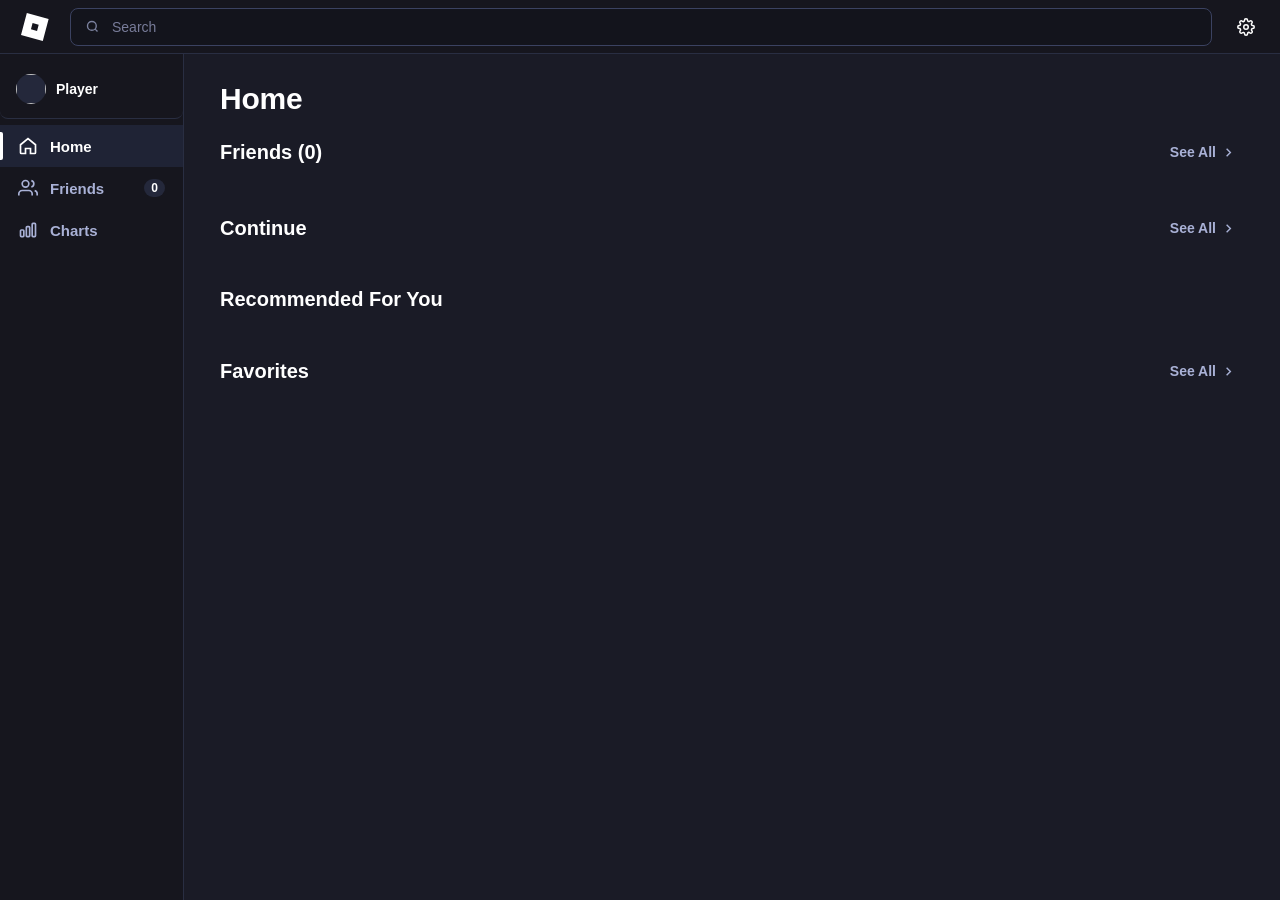
==== public/index.html @ 2825a834 "Remove settings button from settings dropdown menu" ====
<!doctype html>
<html lang="en" data-theme="tokyo-night">

<head>
  <meta charset="utf-8">
  <script>
    try {
      var t = localStorage.getItem("weblox_theme") || "tokyo-night";
      document.documentElement.setAttribute("data-theme", t);
    } catch (e) {}
  </script>
  <link rel="preconnect" href="https://thumbnails.roblox.com">
  <link rel="preconnect" href="https://apis.roblox.com">
  <link rel="icon" type="image/svg+xml" href="/roblox-icon.svg">
  <link rel="icon" type="image/png" sizes="32x32" href="/roblox-icon-32.png">
  <link rel="icon" type="image/png" sizes="16x16" href="/roblox-icon-16.png">
  <link rel="icon" type="image/x-icon" href="/favicon.ico">
  <link rel="apple-touch-icon" href="/roblox-icon.png">
  <link rel="stylesheet" href="/css/login.css">
  <title>waved</title>
  <style>
    @font-face {
      font-family: "Builder Sans";
      src: url("/engine/content/fonts/BuilderSans-Regular.otf") format("opentype");
      font-weight: 400;
      font-style: normal;
    }

    @font-face {
      font-family: "Builder Sans";
      src: url("/engine/content/fonts/BuilderSans-Medium.otf") format("opentype");
      font-weight: 500;
      font-style: normal;
    }

    @font-face {
      font-family: "Builder Sans";
      src: url("/engine/content/fonts/BuilderSans-Medium.otf") format("opentype");
      font-weight: 600;
      font-style: normal;
    }

    @font-face {
      font-family: "Builder Sans";
      src: url("/engine/content/fonts/BuilderSans-Bold.otf") format("opentype");
      font-weight: 700;
      font-style: normal;
    }

    @font-face {
      font-family: "Builder Sans";
      src: url("/engine/content/fonts/BuilderSans-ExtraBold.otf") format("opentype");
      font-weight: 800;
      font-style: normal;
    }

    /* =======================================================================
     THEME PALETTES: DARK (AUTOMATIC DEFAULT), TOKYO NIGHT, LIGHT
     ======================================================================= */
    :root,
    html[data-theme="tokyo-night"] {
      --tn-bg: #1a1b26;
      --tn-bg-dark: #16161e;
      --tn-surface: #1f2335;
      --tn-surface-hi: #24283b;
      --tn-input: #13141c;
      --tn-border: #292e42;
      --tn-border-hi: #3b4261;
      --tn-fg: #c0caf5;
      --tn-fg-bright: #ffffff;
      --tn-fg-muted: #787c99;
      --tn-fg-sub: #a9b1d6;
      --tn-accent: #ffffff;
      --tn-accent-hover: #e5e9f5;
      --tn-accent-fg: #16161e;
      --tn-online: #7aa2f7;
    }

    html[data-theme="dark"] {
      --tn-bg: #191b1d;
      --tn-bg-dark: #232527;
      --tn-surface: #232527;
      --tn-surface-hi: #2b2d2f;
      --tn-input: #111214;
      --tn-border: #393b3d;
      --tn-border-hi: #494d50;
      --tn-fg: #d0d2d4;
      --tn-fg-bright: #ffffff;
      --tn-fg-muted: #8c8f93;
      --tn-fg-sub: #b8babc;
      --tn-accent: #ffffff;
      --tn-accent-hover: #e2e4e6;
      --tn-accent-fg: #191b1d;
      --tn-online: #00a2ff;
    }

    html[data-theme="light"] {
      --tn-bg: #f2f4f5;
      --tn-bg-dark: #ffffff;
      --tn-surface: #ffffff;
      --tn-surface-hi: #e6e8ea;
      --tn-input: #edeff1;
      --tn-border: #d9dcdf;
      --tn-border-hi: #bfc4c9;
      --tn-fg: #393b3d;
      --tn-fg-bright: #191b1d;
      --tn-fg-muted: #696b6e;
      --tn-fg-sub: #545658;
      --tn-accent: #191b1d;
      --tn-accent-hover: #323538;
      --tn-accent-fg: #ffffff;
      --tn-online: #0074bd;
    }

    * {
      box-sizing: border-box;
      font-family: "Builder Sans", "Helvetica Neue", Helvetica, Arial, sans-serif;
    }

    html,
    body {
      margin: 0;
      height: 100%;
      background: var(--tn-bg);
      color: var(--tn-fg);
      font-family: "Builder Sans", "Helvetica Neue", Helvetica, Arial, sans-serif;
      overflow: hidden;
      user-select: none;
      -webkit-font-smoothing: antialiased;
    }

    button,
    input,
    textarea {
      font-family: inherit;
    }

    #canvas {
      width: 100vw;
      height: 100vh;
      display: block;
      outline: none;
    }

    #input-container {
      position: absolute;
      left: 0;
      top: 0;
      width: 0;
      height: 0;
      overflow: hidden;
    }

    #input-input,
    #input-textarea {
      position: absolute;
      opacity: 0;
    }

    #hud {
      display: none !important;
    }

    /* =======================================================================
     SHELL & TOP NAVIGATION BAR
     ======================================================================= */
    #rbx-shell {
      position: fixed;
      inset: 0;
      z-index: 40;
      display: flex;
      flex-direction: column;
      background: var(--tn-bg);
      color: var(--tn-fg);
    }

    #rbx-topbar {
      height: 54px;
      min-height: 54px;
      max-height: 54px;
      background: var(--tn-bg-dark);
      border-bottom: 1px solid var(--tn-border);
      display: flex !important;
      flex-direction: row !important;
      flex-wrap: nowrap !important;
      align-items: center !important;
      padding: 0 16px;
      gap: 16px;
      z-index: 65;
      box-sizing: border-box;
      overflow: visible;
    }

    .rbx-top-left {
      display: flex;
      align-items: center;
      gap: 12px;
      flex-shrink: 0;
    }

    .rbx-logo-btn {
      display: flex;
      align-items: center;
      justify-content: center;
      width: 38px;
      height: 38px;
      background: transparent;
      border: none;
      cursor: pointer;
      color: var(--tn-fg-bright);
      padding: 0;
      border-radius: 8px;
      text-decoration: none;
      transition: background 0.15s ease, opacity 0.15s ease;
      flex-shrink: 0;
    }

    .rbx-logo-btn:hover {
      background: var(--tn-surface-hi);
      opacity: 0.9;
    }

    /* Long Search Bar stretching all the way to settings */
    .rbx-search-container {
      flex: 1 1 auto;
      width: 100%;
      min-width: 100px;
      margin: 0;
    }

    .rbx-search-box {
      width: 100%;
      box-sizing: border-box;
      display: flex;
      align-items: center;
      height: 38px;
      background: var(--tn-input);
      border: 1px solid var(--tn-border-hi);
      border-radius: 8px;
      padding: 0 14px;
      gap: 10px;
      transition: border-color 0.15s, background 0.15s;
    }

    .rbx-search-box:focus-within {
      border-color: var(--tn-accent);
      background: var(--tn-bg-dark);
    }

    .rbx-search-box input {
      flex: 1;
      min-width: 0;
      background: transparent;
      border: none;
      outline: none;
      color: var(--tn-fg-bright);
      font-size: 14px;
      font-weight: 500;
    }

    .rbx-search-box input::placeholder {
      color: var(--tn-fg-muted);
    }

    .rbx-search-clear {
      background: transparent;
      border: none;
      color: var(--tn-fg-muted);
      cursor: pointer;
      display: none;
      padding: 2px;
      line-height: 1;
    }

    .rbx-search-clear:hover {
      color: var(--tn-fg-bright);
    }

    /* Top Right Profile & Settings Gear */
    .rbx-top-right {
      display: flex;
      align-items: center;
      margin-left: auto;
      gap: 10px;
      position: relative;
      flex-shrink: 0;
    }

    .rbx-top-user {
      display: flex;
      align-items: center;
      gap: 9px;
      padding: 4px 8px;
      border-radius: 8px;
      cursor: pointer;
      font-size: 14px;
      font-weight: 700;
      color: var(--tn-fg-bright);
      transition: background 0.15s ease;
      user-select: none;
    }

    .rbx-top-user:hover {
      background: var(--tn-surface-hi);
    }

    .rbx-top-user img {
      width: 28px;
      height: 28px;
      border-radius: 50%;
      background: var(--tn-surface-hi);
      object-fit: cover;
    }

    .rbx-age-tag {
      font-size: 11px;
      font-weight: 700;
      color: var(--tn-fg-sub);
      background: var(--tn-surface-hi);
      border: 1px solid var(--tn-border);
      padding: 2px 6px;
      border-radius: 4px;
    }

    .rbx-icon-btn {
      background: transparent;
      border: none;
      color: var(--tn-fg-bright);
      height: 36px;
      width: 36px;
      border-radius: 8px;
      display: flex;
      align-items: center;
      justify-content: center;
      cursor: pointer;
      transition: background 0.12s;
    }

    .rbx-icon-btn:hover {
      background: var(--tn-surface-hi);
    }

    /* Settings Dropdown Menu (Switch Account + Themes) */
    #rbx-settings-menu {
      position: absolute;
      top: calc(100% + 8px);
      right: 0;
      width: 230px;
      background: var(--tn-surface);
      border: 1px solid var(--tn-border-hi);
      border-radius: 10px;
      box-shadow: 0 14px 35px rgba(0, 0, 0, 0.65);
      padding: 6px 0;
      display: none;
      flex-direction: column;
      z-index: 99999;
    }

    .rbx-menu-label {
      display: none;
    }

    .rbx-menu-item {
      background: transparent;
      border: none;
      color: var(--tn-fg-bright);
      text-align: left;
      padding: 9px 14px;
      font-size: 14px;
      font-weight: 500;
      cursor: pointer;
      display: flex;
      align-items: center;
      justify-content: space-between;
    }

    .rbx-menu-item:hover {
      background: var(--tn-surface-hi);
    }

    .rbx-menu-item.active-theme::after {
      content: "";
      width: 7px;
      height: 7px;
      border-radius: 50%;
      background: var(--tn-accent);
    }

    .rbx-menu-divider {
      display: none;
    }

    /* =======================================================================
     BODY: LEFT SIDEBAR + MAIN VIEWPORT
     ======================================================================= */
    #rbx-body {
      flex: 1;
      display: flex;
      overflow: hidden;
    }

    #rbx-sidebar {
      width: 184px;
      min-width: 184px;
      background: var(--tn-bg-dark);
      border-right: 1px solid var(--tn-border);
      display: flex;
      flex-direction: column;
      padding: 12px 0;
      overflow-y: auto;
    }

    #rbx-sidebar::-webkit-scrollbar {
      width: 0;
    }

    .rbx-side-profile {
      display: flex;
      align-items: center;
      gap: 10px;
      padding: 8px 16px 14px;
      border-bottom: 1px solid var(--tn-border);
      margin-bottom: 6px;
      cursor: pointer;
      border-radius: 8px;
      transition: background 0.15s ease, opacity 0.15s ease;
      user-select: none;
    }

    .rbx-side-profile:hover {
      background: var(--tn-surface-hi);
    }

    .rbx-side-profile img {
      width: 30px;
      height: 30px;
      border-radius: 50%;
      background: var(--tn-surface-hi);
      object-fit: cover;
      flex-shrink: 0;
    }

    .rbx-side-profile span {
      font-size: 14px;
      font-weight: 700;
      color: var(--tn-fg-bright);
      overflow: hidden;
      text-overflow: ellipsis;
      white-space: nowrap;
    }

    .rbx-side-item {
      display: flex;
      align-items: center;
      gap: 12px;
      padding: 11px 18px;
      background: transparent;
      border: none;
      color: var(--tn-fg-sub);
      font-size: 15px;
      font-weight: 600;
      cursor: pointer;
      text-align: left;
      position: relative;
      transition: background 0.12s, color 0.12s;
    }

    .rbx-side-item:hover,
    .rbx-side-item.active {
      color: var(--tn-fg-bright);
      background: var(--tn-surface);
    }

    .rbx-side-item.active::before {
      content: "";
      position: absolute;
      left: 0;
      top: 7px;
      bottom: 7px;
      width: 3px;
      background: var(--tn-accent);
      border-radius: 0 2px 2px 0;
    }

    .rbx-side-icon {
      width: 20px;
      height: 20px;
      display: flex;
      align-items: center;
      justify-content: center;
      flex-shrink: 0;
    }

    .rbx-side-badge {
      margin-left: auto;
      font-size: 12px;
      font-weight: 700;
      background: var(--tn-surface-hi);
      color: var(--tn-fg-bright);
      padding: 2px 7px;
      border-radius: 99px;
    }

    /* Main Scrollable Content */
    #rbx-main {
      flex: 1;
      overflow-y: auto;
      padding: 28px 36px 72px;
      background: var(--tn-bg);
    }

    #rbx-main::-webkit-scrollbar {
      width: 8px;
    }

    #rbx-main::-webkit-scrollbar-thumb {
      background: var(--tn-border-hi);
      border-radius: 4px;
    }

    .rbx-page-title {
      font-size: 30px;
      font-weight: 800;
      margin: 0 0 24px;
      color: var(--tn-fg-bright);
      letter-spacing: -0.2px;
    }

    .rbx-row-section {
      margin-bottom: 34px;
    }

    .rbx-row-header {
      display: flex;
      align-items: center;
      justify-content: space-between;
      margin-bottom: 14px;
    }

    .rbx-row-title {
      font-size: 20px;
      font-weight: 700;
      color: var(--tn-fg-bright);
      margin: 0;
    }

    .rbx-see-all {
      background: transparent;
      border: none;
      color: var(--tn-fg-sub);
      font-size: 14px;
      font-weight: 700;
      cursor: pointer;
      display: flex;
      align-items: center;
      gap: 5px;
      padding: 4px 8px;
      border-radius: 6px;
    }

    .rbx-see-all:hover {
      color: var(--tn-fg-bright);
      background: var(--tn-surface);
    }

    /* =======================================================================
     HOME: FRIENDS ROW (EXACTLY 9 FRIENDS AT A TIME)
     ======================================================================= */
    .rbx-friends-strip {
      display: grid;
      grid-template-columns: repeat(9, minmax(0, 1fr));
      gap: 18px;
      padding-bottom: 4px;
    }

    .rbx-friend-tile {
      width: 100%;
      min-width: 0;
      display: flex;
      flex-direction: column;
      align-items: center;
      cursor: pointer;
      text-align: center;
    }

    .rbx-friend-avatar-wrap {
      position: relative;
      width: 96px;
      height: 96px;
      max-width: 100%;
      aspect-ratio: 1 / 1;
      border-radius: 50%;
      background: var(--tn-surface);
      margin-bottom: 8px;
      border: 1px solid var(--tn-border);
      display: flex;
      align-items: center;
      justify-content: center;
      transition: transform 0.14s ease;
    }

    .rbx-friend-tile:hover .rbx-friend-avatar-wrap {
      transform: translateY(-2px);
    }

    .rbx-friend-avatar-wrap img {
      width: 100%;
      height: 100%;
      border-radius: 50%;
      object-fit: cover;
    }

    .rbx-presence-dot {
      position: absolute;
      right: 2px;
      bottom: 2px;
      width: 20px;
      height: 20px;
      border-radius: 50%;
      border: 3px solid var(--tn-bg);
      display: flex;
      align-items: center;
      justify-content: center;
    }

    .rbx-presence-online {
      background: var(--tn-online);
    }

    .rbx-presence-ingame {
      background: var(--tn-accent);
    }

    .rbx-presence-offline {
      display: none;
    }

    .rbx-friend-name {
      font-size: 13px;
      font-weight: 700;
      color: var(--tn-fg-bright);
      width: 100%;
      overflow: hidden;
      text-overflow: ellipsis;
      white-space: nowrap;
      line-height: 1.3;
    }

    .rbx-friend-handle-sub {
      font-size: 11px;
      font-weight: 500;
      color: var(--tn-fg-muted);
      width: 100%;
      overflow: hidden;
      text-overflow: ellipsis;
      white-space: nowrap;
    }

    .rbx-friend-game {
      font-size: 11px;
      font-weight: 600;
      color: var(--tn-fg-bright);
      width: 100%;
      overflow: hidden;
      text-overflow: ellipsis;
      white-space: nowrap;
      margin-top: 2px;
    }

    .rbx-exp-tile,
    .rbx-rec-card,
    .rbx-friend-card,
    .rbx-friend-tile {
      content-visibility: auto;
      contain-intrinsic-size: 0 160px;
    }

    /* =======================================================================
     EXPERIENCE TILES & 16:9 RECOMMENDED CARDS
     ======================================================================= */
    .rbx-carousel-row {
      display: grid;
      grid-template-columns: repeat(auto-fill, minmax(158px, 1fr));
      gap: 18px;
    }

    /* Single 7-column row for Continue (no second bar) */
    #home-continue-row {
      grid-template-columns: repeat(7, minmax(0, 1fr));
    }

    .rbx-exp-tile {
      display: flex;
      flex-direction: column;
      cursor: pointer;
      position: relative;
    }

    .rbx-exp-thumb {
      width: 100%;
      aspect-ratio: 1 / 1;
      border-radius: 8px;
      background: var(--tn-surface);
      border: 1px solid var(--tn-border);
      overflow: hidden;
      margin-bottom: 8px;
      position: relative;
    }

    /* Search Highlight: First Game */
    .rbx-exp-tile.rbx-search-first-highlight .rbx-exp-thumb {
      outline: 2px solid var(--tn-online);
      outline-offset: 1px;
      box-shadow: 0 0 16px rgba(0, 162, 255, 0.45);
    }

    .rbx-search-top-badge {
      position: absolute;
      top: 6px;
      left: 6px;
      background: var(--tn-online);
      color: #ffffff;
      font-size: 10px;
      font-weight: 800;
      padding: 2px 6px;
      border-radius: 4px;
      text-transform: uppercase;
      letter-spacing: 0.5px;
      z-index: 5;
      box-shadow: 0 2px 6px rgba(0, 0, 0, 0.5);
    }

    .rbx-exp-thumb img {
      width: 100%;
      height: 100%;
      object-fit: cover;
      display: block;
      transition: transform 0.16s ease;
    }

    .rbx-exp-tile:hover .rbx-exp-thumb img {
      transform: scale(1.04);
    }

    .rbx-exp-title {
      font-size: 15px;
      font-weight: 700;
      color: var(--tn-fg-bright);
      line-height: 1.25;
      margin-bottom: 5px;
      display: -webkit-box;
      -webkit-line-clamp: 2;
      -webkit-box-orient: vertical;
      overflow: hidden;
    }

    .rbx-exp-stats {
      display: flex;
      align-items: center;
      gap: 12px;
      font-size: 12px;
      color: var(--tn-fg-sub);
      font-weight: 600;
    }

    .rbx-stat-item {
      display: inline-flex;
      align-items: center;
      gap: 4px;
    }

    .rbx-stat-item svg {
      width: 13px;
      height: 13px;
      fill: var(--tn-fg-sub);
      flex-shrink: 0;
    }

    /* 16:9 Recommended For You Grid */
    .rbx-rec-grid {
      display: grid;
      grid-template-columns: repeat(auto-fill, minmax(270px, 1fr));
      gap: 20px;
    }

    .rbx-rec-card {
      display: flex;
      flex-direction: column;
      cursor: pointer;
    }

    .rbx-rec-banner {
      width: 100%;
      aspect-ratio: 16 / 9;
      border-radius: 8px;
      background: var(--tn-surface);
      border: 1px solid var(--tn-border);
      overflow: hidden;
      margin-bottom: 10px;
      position: relative;
    }

    .rbx-rec-banner img {
      width: 100%;
      height: 100%;
      object-fit: cover;
      display: block;
      transition: transform 0.16s ease;
    }

    .rbx-rec-card:hover .rbx-rec-banner img {
      transform: scale(1.03);
    }

    .rbx-rec-foot {
      display: flex;
      gap: 10px;
      align-items: flex-start;
    }

    .rbx-rec-mini-icon {
      width: 42px;
      height: 42px;
      border-radius: 8px;
      background: var(--tn-surface);
      border: 1px solid var(--tn-border);
      object-fit: cover;
      flex-shrink: 0;
    }

    .rbx-rec-meta {
      flex: 1;
      min-width: 0;
    }

    /* =======================================================================
     FRIENDS PAGE
     ======================================================================= */
    .rbx-friends-toolbar {
      display: flex;
      align-items: center;
      justify-content: space-between;
      border-bottom: 1px solid var(--tn-border);
      margin-bottom: 22px;
      gap: 16px;
      flex-wrap: wrap;
    }

    .rbx-subtabs {
      display: flex;
      gap: 28px;
    }

    .rbx-subtab {
      background: transparent;
      border: none;
      color: var(--tn-fg-muted);
      font-size: 15px;
      font-weight: 700;
      padding: 12px 4px;
      cursor: pointer;
      border-bottom: 2px solid transparent;
    }

    .rbx-subtab.active {
      color: var(--tn-fg-bright);
      border-bottom-color: var(--tn-accent);
    }

    .rbx-friend-filter-input {
      height: 36px;
      width: 260px;
      background: var(--tn-input);
      border: 1px solid var(--tn-border-hi);
      border-radius: 8px;
      padding: 0 12px;
      color: var(--tn-fg-bright);
      font-size: 14px;
      outline: none;
      margin-bottom: 6px;
    }

    .rbx-friend-filter-input:focus {
      border-color: var(--tn-accent);
    }

    .rbx-friends-grid {
      display: grid;
      grid-template-columns: repeat(auto-fill, minmax(300px, 1fr));
      gap: 16px;
    }

    .rbx-friend-card {
      background: var(--tn-surface);
      border: 1px solid var(--tn-border);
      border-radius: 8px;
      padding: 16px;
      display: flex;
      align-items: center;
      gap: 14px;
    }

    .rbx-friend-card-avatar {
      position: relative;
      width: 76px;
      height: 76px;
      border-radius: 50%;
      background: var(--tn-bg-dark);
      flex-shrink: 0;
    }

    .rbx-friend-card-avatar img {
      width: 100%;
      height: 100%;
      border-radius: 50%;
      object-fit: cover;
    }

    .rbx-friend-card-info {
      flex: 1;
      min-width: 0;
    }

    .rbx-friend-card-title {
      font-size: 16px;
      font-weight: 700;
      color: var(--tn-fg-bright);
      overflow: hidden;
      text-overflow: ellipsis;
      white-space: nowrap;
    }

    .rbx-friend-card-handle {
      font-size: 13px;
      font-weight: 500;
      color: var(--tn-fg-muted);
      margin-top: 2px;
      overflow: hidden;
      text-overflow: ellipsis;
      white-space: nowrap;
    }

    .rbx-friend-card-status {
      font-size: 13px;
      font-weight: 600;
      margin-top: 6px;
      overflow: hidden;
      text-overflow: ellipsis;
      white-space: nowrap;
    }

    .rbx-friend-join-btn {
      background: var(--tn-accent);
      color: var(--tn-accent-fg);
      border: none;
      border-radius: 8px;
      padding: 8px 16px;
      font-size: 14px;
      font-weight: 700;
      cursor: pointer;
      flex-shrink: 0;
    }

    .rbx-friend-join-btn:hover {
      background: var(--tn-accent-hover);
    }

    /* =======================================================================
     EXPERIENCE DETAIL PAGE
     ======================================================================= */
    #view-game-detail {
      display: none;
      max-width: 980px;
      margin: 0 auto;
    }

    .rbx-detail-hero {
      display: grid;
      grid-template-columns: minmax(0, 640px) 316px;
      gap: 24px;
      align-items: stretch;
      margin-bottom: 24px;
    }

    @media (max-width: 960px) {
      .rbx-detail-hero {
        grid-template-columns: 1fr;
      }
    }

    .rbx-detail-media {
      width: 100%;
      aspect-ratio: 16 / 9;
      background: var(--tn-surface);
      border: 1px solid var(--tn-border);
      border-radius: 8px;
      overflow: hidden;
      position: relative;
    }

    .rbx-detail-media img {
      width: 100%;
      height: 100%;
      object-fit: cover;
      display: block;
    }

    .rbx-detail-panel {
      display: flex;
      flex-direction: column;
      justify-content: space-between;
      padding: 4px 0;
    }

    .rbx-detail-head-group {
      display: flex;
      gap: 14px;
      align-items: flex-start;
      margin-bottom: 12px;
    }

    .rbx-detail-icon-sm {
      width: 64px;
      height: 64px;
      border-radius: 10px;
      background: var(--tn-surface);
      border: 1px solid var(--tn-border);
      object-fit: cover;
      flex-shrink: 0;
    }

    .rbx-detail-title {
      font-size: 26px;
      font-weight: 800;
      color: var(--tn-fg-bright);
      margin: 0 0 6px;
      line-height: 1.18;
    }

    .rbx-detail-creator {
      font-size: 14px;
      color: var(--tn-fg-sub);
      font-weight: 600;
      margin-bottom: 12px;
      display: flex;
      align-items: center;
      gap: 5px;
    }

    .rbx-detail-creator span.creator-name {
      color: var(--tn-fg-bright);
    }

    .rbx-verified-check {
      display: inline-flex;
      align-items: center;
      justify-content: center;
      width: 15px;
      height: 15px;
      border-radius: 50%;
      background: var(--tn-accent);
      color: var(--tn-accent-fg);
    }

    .rbx-detail-maturity {
      display: inline-flex;
      align-items: center;
      gap: 8px;
      font-size: 12px;
      font-weight: 700;
      color: var(--tn-fg-sub);
      background: var(--tn-surface);
      border: 1px solid var(--tn-border);
      border-radius: 6px;
      padding: 6px 10px;
      margin-bottom: 12px;
    }

    .rbx-detail-quick-card {
      background: var(--tn-surface);
      border: 1px solid var(--tn-border);
      border-radius: 8px;
      padding: 12px 14px;
      margin-bottom: 12px;
      display: flex;
      flex-direction: column;
      gap: 10px;
    }

    .rbx-detail-quick-grid {
      display: grid;
      grid-template-columns: repeat(3, 1fr);
      gap: 8px;
      text-align: center;
    }

    .rbx-detail-quick-stat {
      background: var(--tn-bg-dark);
      border: 1px solid var(--tn-border);
      border-radius: 6px;
      padding: 7px 6px;
    }

    .rbx-detail-quick-val {
      font-size: 14px;
      font-weight: 800;
      color: var(--tn-fg-bright);
      line-height: 1.2;
    }

    .rbx-detail-quick-lbl {
      font-size: 11px;
      font-weight: 600;
      color: var(--tn-fg-muted);
      margin-top: 2px;
    }

    .rbx-detail-quick-tags {
      display: flex;
      flex-wrap: wrap;
      gap: 6px;
    }

    .rbx-detail-quick-tag {
      font-size: 11px;
      font-weight: 700;
      color: var(--tn-fg-sub);
      background: var(--tn-bg-dark);
      border: 1px solid var(--tn-border);
      border-radius: 5px;
      padding: 3px 8px;
    }

    .rbx-detail-play-btn {
      width: 100%;
      height: 54px;
      background: var(--tn-accent);
      color: var(--tn-accent-fg);
      border: none;
      border-radius: 8px;
      cursor: pointer;
      display: flex;
      align-items: center;
      justify-content: center;
      transition: background 0.14s;
    }

    .rbx-detail-play-btn:hover {
      background: var(--tn-accent-hover);
    }

    .rbx-detail-play-btn svg {
      fill: var(--tn-accent-fg);
    }

    /* Game Page Tabs */
    .rbx-game-tabs {
      display: grid;
      grid-template-columns: repeat(3, 1fr);
      background: var(--tn-surface);
      border-bottom: 1px solid var(--tn-border);
      border-radius: 8px 8px 0 0;
      margin-bottom: 20px;
    }

    .rbx-game-tab {
      background: transparent;
      border: none;
      color: var(--tn-fg-muted);
      font-size: 15px;
      font-weight: 700;
      padding: 14px 0;
      cursor: pointer;
      border-bottom: 2px solid transparent;
      text-align: center;
    }

    .rbx-game-tab.active {
      color: var(--tn-fg-bright);
      border-bottom-color: var(--tn-accent);
    }

    .rbx-detail-section {
      background: var(--tn-surface);
      border: 1px solid var(--tn-border);
      border-radius: 8px;
      padding: 22px 24px;
      margin-bottom: 28px;
    }

    .rbx-detail-section-title {
      margin: 0 0 12px;
      font-size: 20px;
      font-weight: 700;
      color: var(--tn-fg-bright);
    }

    .rbx-detail-desc {
      font-size: 15px;
      color: var(--tn-fg);
      line-height: 1.6;
      white-space: pre-line;
    }

    .rbx-stats-strip {
      display: grid;
      grid-template-columns: repeat(auto-fit, minmax(115px, 1fr));
      gap: 16px;
      border-top: 1px solid var(--tn-border);
      padding-top: 18px;
      margin-top: 20px;
      text-align: center;
    }

    .rbx-stat-col-label {
      font-size: 12px;
      font-weight: 600;
      color: var(--tn-fg-muted);
      margin-bottom: 5px;
    }

    .rbx-stat-col-val {
      font-size: 15px;
      font-weight: 700;
      color: var(--tn-fg-bright);
    }

    .rbx-btn-secondary {
      background: var(--tn-surface-hi);
      color: var(--tn-fg-bright);
      border: 1px solid var(--tn-border-hi);
      border-radius: 8px;
      padding: 8px 16px;
      font-size: 14px;
      font-weight: 700;
      cursor: pointer;
    }

    .rbx-btn-white {
      background: var(--tn-accent);
      color: var(--tn-accent-fg);
      border: none;
      border-radius: 8px;
      padding: 8px 16px;
      font-size: 14px;
      font-weight: 700;
      cursor: pointer;
    }

        /* Settings Modal Dialog */
    .rbx-modal-overlay {
      position: fixed;
      inset: 0;
      background: rgba(0, 0, 0, 0.75);
      backdrop-filter: blur(4px);
      z-index: 999999;
      display: none;
      align-items: center;
      justify-content: center;
    }

    .rbx-settings-dialog {
      background: var(--tn-surface);
      border: 1px solid var(--tn-border-hi);
      border-radius: 12px;
      width: 480px;
      max-width: 90vw;
      box-shadow: 0 16px 40px rgba(0, 0, 0, 0.6);
      display: flex;
      flex-direction: column;
      overflow: hidden;
      animation: rbxPop 0.15s ease-out;
    }

    @keyframes rbxPop {
      from { transform: scale(0.96); opacity: 0; }
      to { transform: scale(1); opacity: 1; }
    }

    .rbx-settings-header {
      display: flex;
      align-items: center;
      justify-content: space-between;
      padding: 16px 20px;
      border-bottom: none;
    }

    .rbx-settings-title {
      font-size: 18px;
      font-weight: 800;
      color: var(--tn-fg-bright);
      margin: 0;
    }

    .rbx-settings-close-btn {
      background: transparent;
      border: none;
      color: var(--tn-fg-muted);
      cursor: pointer;
      padding: 4px;
      display: flex;
      align-items: center;
      justify-content: center;
      border-radius: 6px;
    }

    .rbx-settings-close-btn:hover {
      color: var(--tn-fg-bright);
      background: var(--tn-surface-hi);
    }

    .rbx-settings-body {
      padding: 20px;
      display: flex;
      flex-direction: column;
      gap: 16px;
      max-height: 70vh;
      overflow-y: auto;
    }

    .rbx-settings-row {
      display: flex;
      align-items: center;
      justify-content: space-between;
      padding: 10px 0;
      border-bottom: none;
    }

    .rbx-settings-row-info {
      display: flex;
      flex-direction: column;
      gap: 2px;
    }

    .rbx-settings-row-label {
      font-size: 14px;
      font-weight: 700;
      color: var(--tn-fg-bright);
    }

    .rbx-settings-row-desc {
      font-size: 12px;
      color: var(--tn-fg-muted);
    }

    .rbx-settings-switch {
      position: relative;
      width: 44px;
      height: 24px;
    }

    .rbx-settings-switch input {
      opacity: 0;
      width: 0;
      height: 0;
    }

    .rbx-slider {
      position: absolute;
      cursor: pointer;
      inset: 0;
      background-color: var(--tn-border);
      border-radius: 24px;
      transition: 0.2s;
    }

    .rbx-slider:before {
      position: absolute;
      content: "";
      height: 18px;
      width: 18px;
      left: 3px;
      bottom: 3px;
      background-color: white;
      border-radius: 50%;
      transition: 0.2s;
    }

    .rbx-settings-switch input:checked + .rbx-slider {
      background-color: #00b06f;
    }

    .rbx-settings-switch input:checked + .rbx-slider:before {
      transform: translateX(20px);
    }

    .rbx-settings-select {
      background: var(--tn-input);
      color: var(--tn-fg-bright);
      border: 1px solid var(--tn-border);
      border-radius: 6px;
      padding: 6px 12px;
      font-size: 13px;
      font-weight: 600;
      outline: none;
    }

    .rbx-settings-footer {
      padding: 14px 20px;
      border-top: 1px solid var(--tn-border);
      display: flex;
      justify-content: flex-end;
    }
  </style>
</head>

<body>
  <canvas id="canvas" tabindex="0"></canvas>
  <div id="hud"></div>
  <div id="input-container"><textarea id="input-textarea"></textarea><input id="input-input"></div>

  <!-- ROBLOX SHELL -->
  <div id="rbx-shell">
    <!-- Top Header -->
    <header id="rbx-topbar">
      <div class="rbx-top-left">
        <button class="rbx-logo-btn" id="rbx-brand-home" title="Home" aria-label="Home">
          <svg width="28" height="28" viewBox="0 0 56 56" fill="currentColor">
            <path fill-rule="evenodd" d="M11.676 0 0 44.166 43.577 56l11.676-44.166zm20.409 35.827-12.177-3.308 3.264-12.342 12.182 3.308z"/>
          </svg>
        </button>

        <div class="rbx-top-user" id="rbx-top-user" style="display:none">
          <img id="rbx-top-avatar" alt="" />
          <span id="rbx-top-username">Player</span>
          <span class="rbx-age-tag" id="rbx-top-age-tag">13+</span>
        </div>
      </div>

      <div class="rbx-search-container">
        <div class="rbx-search-box">
          <svg width="15" height="15" viewBox="0 0 24 24" fill="none" stroke="currentColor" stroke-width="2.2"
            style="opacity:0.6">
            <circle cx="11" cy="11" r="7"></circle>
            <line x1="20" y1="20" x2="16.2" y2="16.2"></line>
          </svg>
          <input id="rbx-search-input" type="text" placeholder="Search" />
          <button class="rbx-search-clear" id="rbx-search-clear" title="Clear">
            <svg width="14" height="14" viewBox="0 0 24 24" fill="none" stroke="currentColor" stroke-width="2.2">
              <line x1="18" y1="6" x2="6" y2="18"></line>
              <line x1="6" y1="6" x2="18" y2="18"></line>
            </svg>
          </button>
        </div>
      </div>

      <div class="rbx-top-right">
        <button class="rbx-btn-white" id="rbx-login-switch-btn" style="display:none">Log In</button>
        <button class="rbx-btn-secondary" id="rbx-signup-switch-btn" style="display:none">Sign Up</button>

        <!-- Settings Gear -->
        <button class="rbx-icon-btn" id="rbx-settings-btn" title="Settings">
          <svg width="18" height="18" viewBox="0 0 24 24" fill="none" stroke="currentColor" stroke-width="2">
            <circle cx="12" cy="12" r="3"></circle>
            <path
              d="M19.4 15a1.65 1.65 0 0 0 .33 1.82l.06.06a2 2 0 1 1-2.83 2.83l-.06-.06a1.65 1.65 0 0 0-1.82-.33 1.65 1.65 0 0 0-1 1.51V21a2 2 0 0 1-4 0v-.09A1.65 1.65 0 0 0 9 19.4a1.65 1.65 0 0 0-1.82.33l-.06.06a2 2 0 1 1-2.83-2.83l.06-.06a1.65 1.65 0 0 0 .33-1.82 1.65 1.65 0 0 0-1.51-1H3a2 2 0 0 1 0-4h.09A1.65 1.65 0 0 0 4.6 9a1.65 1.65 0 0 0-.33-1.82l-.06-.06a2 2 0 1 1 2.83-2.83l.06.06a1.65 1.65 0 0 0 1.82.33H9a1.65 1.65 0 0 0 1-1.51V3a2 2 0 0 1 4 0v.09a1.65 1.65 0 0 0 1 1.51 1.65 1.65 0 0 0 1.82-.33l.06-.06a2 2 0 1 1 2.83 2.83l-.06.06a1.65 1.65 0 0 0-.33 1.82V9c.26.6.77 1.02 1.51 1H21a2 2 0 0 1 0 4h-.09a1.65 1.65 0 0 0-1.51 1z">
            </path>
          </svg>
        </button>

        <div id="rbx-settings-menu">
          <button class="rbx-menu-item" id="menu-switch-account" type="button">
            <span>Switch Account</span>
          </button>
          <button class="rbx-menu-item" id="menu-logout-btn" type="button">
            <span>Log Out</span>
          </button>
          <button class="rbx-menu-item" data-theme-pick="dark" type="button">Dark</button>
          <button class="rbx-menu-item" data-theme-pick="tokyo-night" type="button">Tokyo Night</button>
          <button class="rbx-menu-item" data-theme-pick="light" type="button">Light</button>
        </div>
      </div>
    </header>

    <!-- Body: Sidebar + Main -->
    <div id="rbx-body">
      <aside id="rbx-sidebar">
        <div class="rbx-side-profile" id="rbx-side-profile">
          <img id="rbx-side-avatar" alt="" />
          <span id="rbx-side-username">Player</span>
        </div>

        <button class="rbx-side-item active" data-side="home">
          <span class="rbx-side-icon">
            <svg width="20" height="20" viewBox="0 0 24 24" fill="none" stroke="currentColor" stroke-width="2">
              <path d="M3 10.5L12 3l9 7.5V20a1 1 0 0 1-1 1h-5v-6h-6v6H4a1 1 0 0 1-1-1v-9.5z" />
            </svg>
          </span>
          <span>Home</span>
        </button>

        

        <button class="rbx-side-item" data-side="friends">
          <span class="rbx-side-icon">
            <svg width="20" height="20" viewBox="0 0 24 24" fill="none" stroke="currentColor" stroke-width="2">
              <path d="M17 21v-2a4 4 0 0 0-4-4H5a4 4 0 0 0-4 4v2" />
              <circle cx="9" cy="7" r="4" />
              <path d="M23 21v-2a4 4 0 0 0-3-3.87" />
              <path d="M16 3.13a4 4 0 0 1 0 7.75" />
            </svg>
          </span>
          <span>Friends</span>
          <span class="rbx-side-badge" id="rbx-side-friend-count">0</span>
        </button>

        <button class="rbx-side-item" data-side="charts">
          <span class="rbx-side-icon">
            <svg width="20" height="20" viewBox="0 0 24 24" fill="none" stroke="currentColor" stroke-width="2">
              <rect x="3" y="12" width="4" height="8" rx="1" />
              <rect x="10" y="8" width="4" height="12" rx="1" />
              <rect x="17" y="4" width="4" height="16" rx="1" />
            </svg>
          </span>
          <span>Charts</span>
        </button>
      </aside>

      <main id="rbx-main">
        <!-- ==================== VIEW 1: HOME ==================== -->
        <div id="view-home">
          <h1 class="rbx-page-title">Home</h1>

          <!-- Friends Row (Shows 9 Friends) -->
          <section class="rbx-row-section">
            <div class="rbx-row-header">
              <h2 class="rbx-row-title" id="home-friends-heading">Friends (0)</h2>
              <button class="rbx-see-all" id="home-friends-seeall">
                <span>See All</span>
                <svg width="15" height="15" viewBox="0 0 24 24" fill="none" stroke="currentColor" stroke-width="2.2">
                  <polyline points="9 18 15 12 9 6"></polyline>
                </svg>
              </button>
            </div>
            <div class="rbx-friends-strip" id="home-friends-strip"></div>
          </section>

          <!-- Continue Row (Single row of 7 places) -->
          <section class="rbx-row-section">
            <div class="rbx-row-header">
              <h2 class="rbx-row-title">Continue</h2>
              <button class="rbx-see-all" id="home-continue-seeall">
                <span>See All</span>
                <svg width="15" height="15" viewBox="0 0 24 24" fill="none" stroke="currentColor" stroke-width="2.2">
                  <polyline points="9 18 15 12 9 6"></polyline>
                </svg>
              </button>
            </div>
            <div class="rbx-carousel-row" id="home-continue-row"></div>
          </section>

          <!-- Recommended For You (16:9 Cards) -->
          <section class="rbx-row-section">
            <div class="rbx-row-header">
              <h2 class="rbx-row-title">Recommended For You</h2>
            </div>
            <div class="rbx-rec-grid" id="home-recommended-grid"></div>
          </section>

          <!-- Favorites Row -->
          <section class="rbx-row-section">
            <div class="rbx-row-header">
              <h2 class="rbx-row-title">Favorites</h2>
              <button class="rbx-see-all" id="home-favorites-seeall">
                <span>See All</span>
                <svg width="15" height="15" viewBox="0 0 24 24" fill="none" stroke="currentColor" stroke-width="2.2">
                  <polyline points="9 18 15 12 9 6"></polyline>
                </svg>
              </button>
            </div>
            <div class="rbx-carousel-row" id="home-classics-row"></div>
          </section>
        </div>

        <!-- ==================== VIEW 2: FRIENDS ==================== -->
        <div id="view-friends" style="display:none">
          <h1 class="rbx-page-title" id="friends-page-title">My Friends</h1>
          <div class="rbx-friends-toolbar">
            <div class="rbx-subtabs" id="friends-filter-tabs">
              <button class="rbx-subtab active" data-ffilter="all">All Friends</button>
              <button class="rbx-subtab" data-ffilter="online">Online</button>
              <button class="rbx-subtab" data-ffilter="ingame">In-Experience</button>
            </div>
            <input class="rbx-friend-filter-input" id="friends-search-input" type="text" placeholder="Search" />
          </div>
          <div class="rbx-friends-grid" id="friends-full-grid"></div>
        </div>

        <!-- ==================== VIEW 3: CHARTS ==================== -->
        <div id="view-charts" style="display:none">
          <h1 class="rbx-page-title" id="charts-page-title">Charts</h1>

          <section class="rbx-row-section">
            <div class="rbx-row-header">
              <h2 class="rbx-row-title">Top Trending</h2>
            </div>
            <div class="rbx-carousel-row" id="charts-trending-row"></div>
          </section>

          <section class="rbx-row-section">
            <div class="rbx-row-header">
              <h2 class="rbx-row-title">Top Playing Now</h2>
            </div>
            <div class="rbx-carousel-row" id="charts-engaging-row"></div>
          </section>

          <section class="rbx-row-section">
            <div class="rbx-row-header">
              <h2 class="rbx-row-title">Up-and-Coming</h2>
            </div>
            <div class="rbx-carousel-row" id="charts-classics-row"></div>
          </section>
        </div>

        <!-- ==================== VIEW 3B: COLLECTION (CONTINUE / FAVORITES SEE ALL) ==================== -->
        <div id="view-collection" style="display:none">
          <div class="rbx-row-header" style="margin-bottom:22px;">
            <h1 class="rbx-page-title" id="collection-page-title" style="margin:0;">Continue</h1>
            <button class="rbx-btn-secondary" id="collection-back-btn">Back to Home</button>
          </div>
          <div class="rbx-carousel-row" id="collection-grid"></div>
        </div>

        <!-- ==================== VIEW 3C: SEARCH RESULTS ==================== -->
        <div id="view-search" style="display:none">
          <div class="rbx-row-header" style="margin-bottom:22px;">
            <h1 class="rbx-page-title" id="search-page-title" style="margin:0;">Search Results</h1>
            <button class="rbx-btn-secondary" id="search-back-btn">Back to Home</button>
          </div>
          <div class="rbx-carousel-row" id="search-results-row"></div>
        </div>

        <!-- ==================== VIEW 4: EXPERIENCE DETAIL ==================== -->
        <div id="view-game-detail">
          <div class="rbx-detail-hero">
            <div class="rbx-detail-media">
              <img id="detail-banner-img" alt="" />
            </div>
            <div class="rbx-detail-panel">
              <div>
                <div class="rbx-detail-head-group">
                  <img class="rbx-detail-icon-sm" id="detail-icon-sm" alt="" />
                  <div>
                    <h1 class="rbx-detail-title" id="detail-title">Experience</h1>
                    <div class="rbx-detail-creator">
                      <span>By</span>
                      <span class="creator-name" id="detail-creator">Roblox</span>
                      <span class="rbx-verified-check" title="Verified">
                        <svg width="10" height="10" viewBox="0 0 24 24" fill="none" stroke="currentColor"
                          stroke-width="3">
                          <polyline points="20 6 9 17 4 12"></polyline>
                        </svg>
                      </span>
                    </div>
                  </div>
                </div>
                <div class="rbx-detail-maturity">Maturity: Minimal &bull; All Ages</div>
              </div>

              <div class="rbx-detail-quick-card">
                <div class="rbx-detail-quick-grid">
                  <div class="rbx-detail-quick-stat">
                    <div class="rbx-detail-quick-val" id="detail-hero-playing">0</div>
                    <div class="rbx-detail-quick-lbl">Active</div>
                  </div>
                  <div class="rbx-detail-quick-stat">
                    <div class="rbx-detail-quick-val" id="detail-hero-rating">90%</div>
                    <div class="rbx-detail-quick-lbl">Rating</div>
                  </div>
                  <div class="rbx-detail-quick-stat">
                    <div class="rbx-detail-quick-val" id="detail-hero-visits">—</div>
                    <div class="rbx-detail-quick-lbl">Visits</div>
                  </div>
                </div>
                <div class="rbx-detail-quick-tags">
                  <span class="rbx-detail-quick-tag" id="detail-hero-genre">Genre: All</span>
                  <span class="rbx-detail-quick-tag" id="detail-hero-server">Server: 50 Max</span>
                </div>
              </div>

              <div>
                <button class="rbx-detail-play-btn" id="detail-play-btn" title="Play">
                  <svg width="28" height="28" viewBox="0 0 24 24">
                    <polygon points="7,4 20,12 7,20"></polygon>
                  </svg>
                </button>
              </div>
            </div>
          </div>

          <div class="rbx-game-tabs">
            <button class="rbx-game-tab active">About</button>
            <button class="rbx-game-tab">Store</button>
            <button class="rbx-game-tab">Servers</button>
          </div>

          <div class="rbx-detail-section">
            <h3 class="rbx-detail-section-title">Description</h3>
            <div class="rbx-detail-desc" id="detail-desc"></div>

            <div class="rbx-stats-strip">
              <div>
                <div class="rbx-stat-col-label">Active</div>
                <div class="rbx-stat-col-val" id="detail-stat-active">0</div>
              </div>
              <div>
                <div class="rbx-stat-col-label">Favorites</div>
                <div class="rbx-stat-col-val" id="detail-stat-favs">—</div>
              </div>
              <div>
                <div class="rbx-stat-col-label">Visits</div>
                <div class="rbx-stat-col-val" id="detail-stat-visits">—</div>
              </div>
              <div>
                <div class="rbx-stat-col-label">Created</div>
                <div class="rbx-stat-col-val" id="detail-stat-created">—</div>
              </div>
              <div>
                <div class="rbx-stat-col-label">Updated</div>
                <div class="rbx-stat-col-val" id="detail-stat-updated">—</div>
              </div>
              <div>
                <div class="rbx-stat-col-label">Server Size</div>
                <div class="rbx-stat-col-val" id="detail-stat-maxplayers">50</div>
              </div>
              <div>
                <div class="rbx-stat-col-label">Genre</div>
                <div class="rbx-stat-col-val" id="detail-stat-genre">All</div>
              </div>
            </div>
          </div>

          <section class="rbx-row-section">
            <div class="rbx-row-header">
              <h2 class="rbx-row-title">Recommended Experiences</h2>
            </div>
            <div class="rbx-carousel-row" id="detail-recommended-row"></div>
          </section>
        </div>

        </main>
    </div>
  </div>

  <!-- elements the loader touches; hidden, never used by us -->
  <div id="loading-overlay" style="display:none">
    <div id="loading-icon-shell"></div>
    <div id="loading-background-image"></div>
    <div id="loading-experience-title"></div>
    <div id="loading-experience-creator"></div>
    <img id="loading-experience-icon" alt="">
    <span id="loading-verified-badge"></span>
    <button id="loading-cancel">cancel</button>
    <div id="loading-error-title"></div>
    <div id="loading-error-message"></div>
    <div id="loading-error-code"></div>
    <button id="loading-error-leave">leave</button>
  </div>
  <div id="status" style="display:none"></div>
  <div id="server" style="display:none"></div>
  <div id="proxyenabled" style="display:none"></div>

  <script src="/boot.js?v=20261105v1"></script>
  <script src="/abi.js?v=20261105v1"></script>
  <script src="/rbx-net.js?v=20261105v1"></script>
  <script src="/rupp.js?v=20261105v1"></script>
  <script src="/ring.js?v=20261105v1"></script>
  <script src="/auth.js?v=20261105v1"></script>
  <script src="/app.js?v=20261105v1"></script>
  <!-- Settings Modal Dialog -->
  <div id="rbx-settings-overlay" class="rbx-modal-overlay">
    <div class="rbx-settings-dialog">
      <div class="rbx-settings-header">
        <h3 class="rbx-settings-title">Settings</h3>
        <button class="rbx-settings-close-btn" id="rbx-settings-close" title="Close" type="button">
          <svg width="18" height="18" viewBox="0 0 24 24" fill="none" stroke="currentColor" stroke-width="2.2">
            <line x1="18" y1="6" x2="6" y2="18"></line>
            <line x1="6" y1="6" x2="18" y2="18"></line>
          </svg>
        </button>
      </div>
      <div class="rbx-settings-body">
        <div class="rbx-settings-row">
          <div class="rbx-settings-row-info">
            <span class="rbx-settings-row-label">Potato Textures</span>
            <span class="rbx-settings-row-desc">Skip mipmaps for maximum FPS boost</span>
          </div>
          <label class="rbx-settings-switch">
            <input type="checkbox" id="setting-potato-textures" checked />
            <span class="rbx-slider"></span>
          </label>
        </div>

        <div class="rbx-settings-row">
          <div class="rbx-settings-row-info">
            <span class="rbx-settings-row-label">Fast Gray Sky</span>
            <span class="rbx-settings-row-desc">Disable complex skybox rendering</span>
          </div>
          <label class="rbx-settings-switch">
            <input type="checkbox" id="setting-fast-sky" checked />
            <span class="rbx-slider"></span>
          </label>
        </div>

        <div class="rbx-settings-row">
          <div class="rbx-settings-row-info">
            <span class="rbx-settings-row-label">Target Framerate</span>
            <span class="rbx-settings-row-desc">Set maximum render frames per second</span>
          </div>
          <select class="rbx-settings-select" id="setting-target-fps">
            <option value="240" selected>240 FPS</option>
            <option value="120">120 FPS</option>
            <option value="60">60 FPS</option>
          </select>
        </div>

        <div class="rbx-settings-row">
          <div class="rbx-settings-row-info">
            <span class="rbx-settings-row-label">Current Account</span>
            <span class="rbx-settings-row-desc" id="settings-account-label">Logged in</span>
          </div>
        </div>
      </div>
      <div class="rbx-settings-footer">
        <button class="rbx-btn-white" id="rbx-settings-done-btn" type="button">Done</button>
      </div>
    </div>
  </div>

  <!-- Login Screen Overlay (Roblox Web Unofficial) -->
  <div id="rbx-login-overlay" class="dark-theme builder-font local-menu login-page" style="display:none; position:fixed; inset:0; width:100vw; height:100vh; z-index:999998; overflow-y:auto;">
    <main class="login-main">
      <section class="login-card" aria-labelledby="login-title">
        <span class="login-mark icon-logo-r" aria-hidden="true"></span>
        <h1 id="login-title">Log in</h1>
        
        <div id="session-auth" class="login-method session-only">
          <form id="session-form" method="post" action="/api/session" autocomplete="off">
            <label for="session-value">.ROBLOSECURITY cookie</label>
            <div class="session-input-wrap">
              <input id="session-value" name="sessionValue" type="password" class="menu-input" autocomplete="off" autocapitalize="off" spellcheck="false" maxlength="12000" placeholder="Paste your session cookie" required="" />
            </div>
            <p class="field-error" id="login-error" role="alert" hidden=""></p>
            <button class="btn-primary-md login-primary" id="session-submit" type="submit" disabled="">Log In</button>
          </form>
        </div>
        <div id="current-session" class="current-session" hidden="">
          <span id="current-account"></span>
          <button class="btn-secondary-md" id="continue-session">Continue</button>
          <button class="btn-secondary-md" id="logout-session">Log Out</button>
        </div>
      </section>
    </main>
    <footer class="login-page-footer">
      <p class="login-session-purpose">We require your .ROBLOSECURITY cookie to authenticate your account with roblox and join experiences.</p>
      <span>Roblox Web (unofficial)</span>
    </footer>
  </div>

</body>

</html>
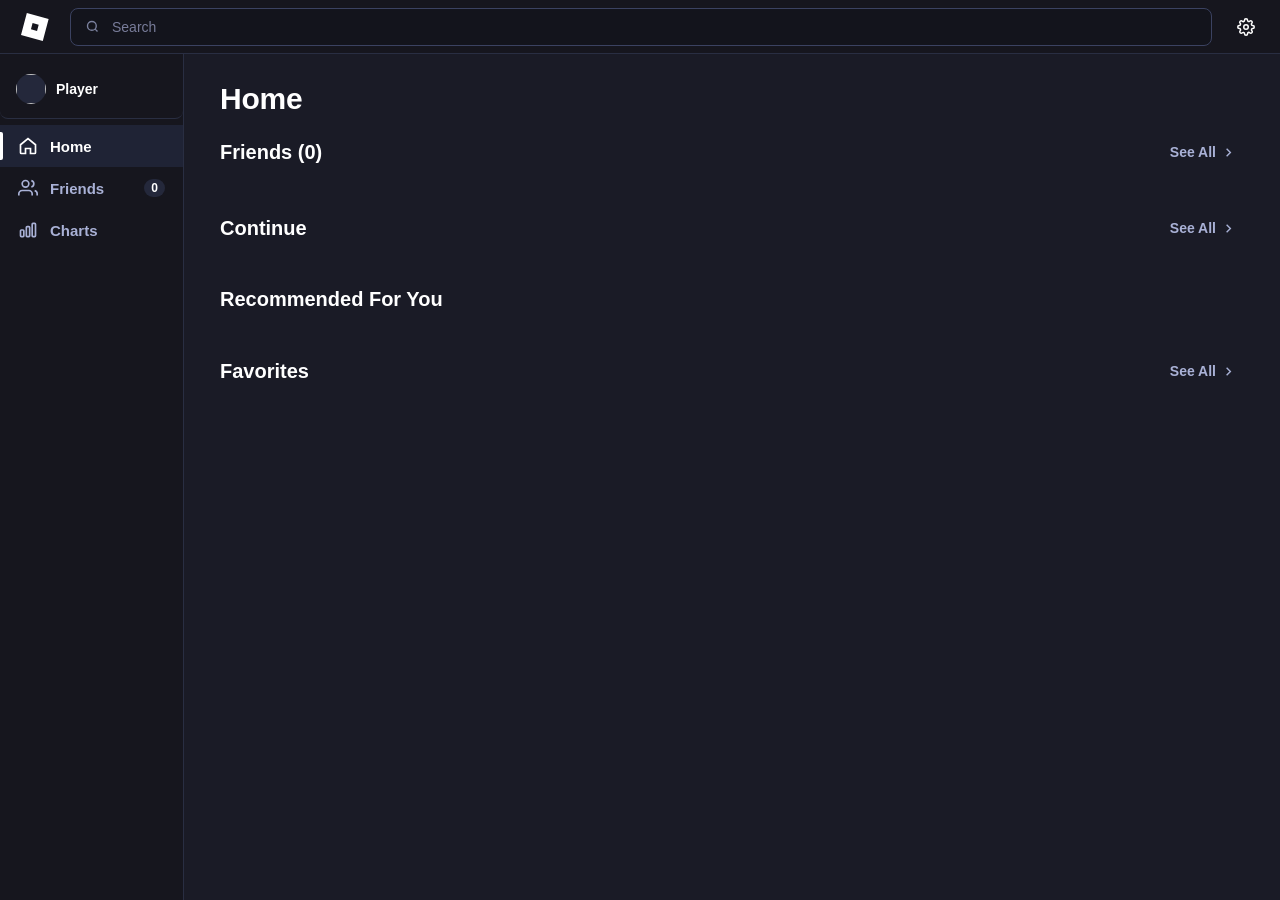
==== commit c97b38c0: "Revert "Add animated Roblox loading icon and status modal while joining games" This reverts commit 4" ====
(no text change in the page or its own stylesheets)
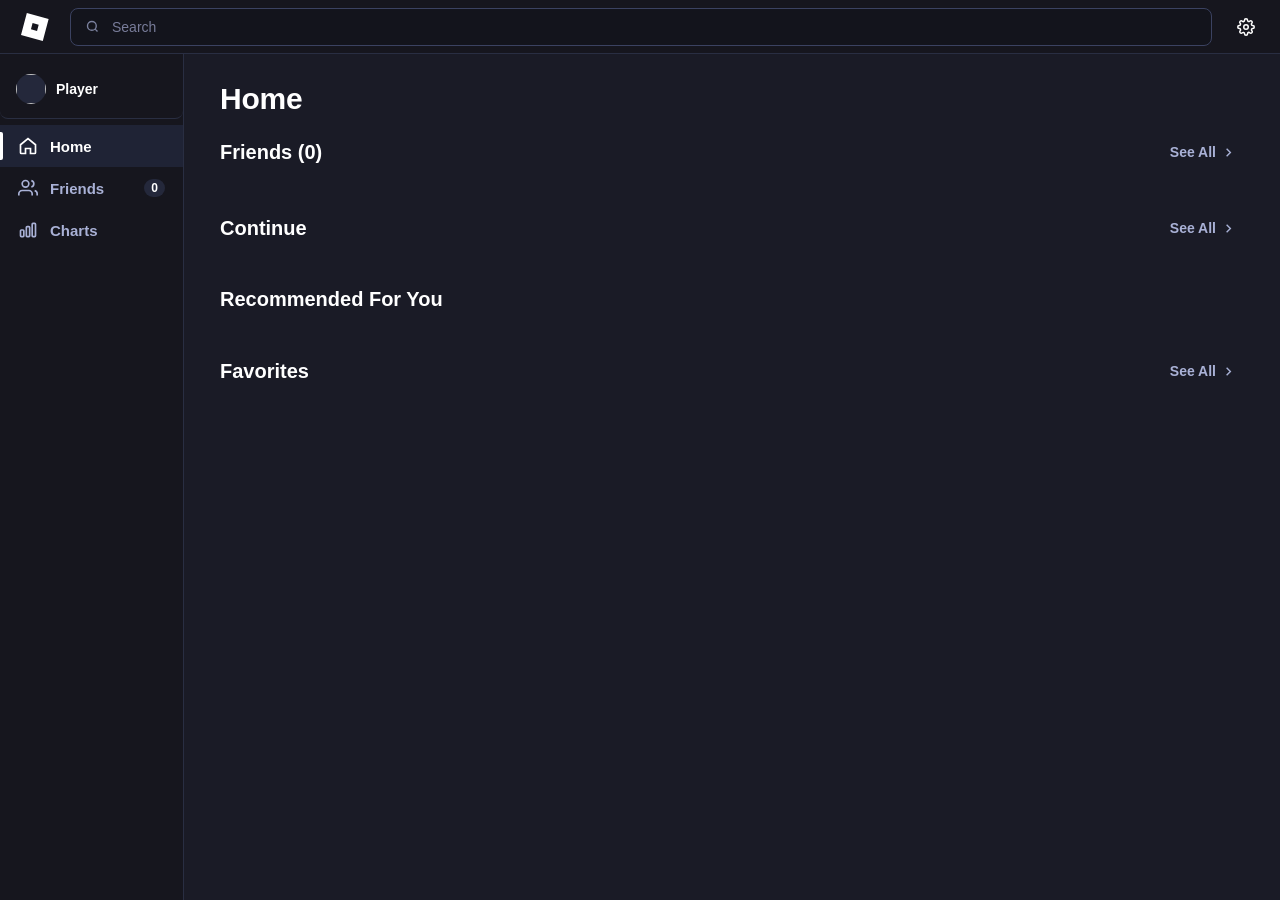
==== commit f724176b: "Suppress internal WebTransport and creator error logs and bust script cache" ====
--- a/public/index.html
+++ b/public/index.html
@@ -1760,13 +1760,13 @@
   <div id="server" style="display:none"></div>
   <div id="proxyenabled" style="display:none"></div>
 
-  <script src="/boot.js?v=20261105v1"></script>
-  <script src="/abi.js?v=20261105v1"></script>
-  <script src="/rbx-net.js?v=20261105v1"></script>
-  <script src="/rupp.js?v=20261105v1"></script>
-  <script src="/ring.js?v=20261105v1"></script>
-  <script src="/auth.js?v=20261105v1"></script>
-  <script src="/app.js?v=20261105v1"></script>
+  <script src="/boot.js?v=20261106v2"></script>
+  <script src="/abi.js?v=20261106v2"></script>
+  <script src="/rbx-net.js?v=20261106v2"></script>
+  <script src="/rupp.js?v=20261106v2"></script>
+  <script src="/ring.js?v=20261106v2"></script>
+  <script src="/auth.js?v=20261106v2"></script>
+  <script src="/app.js?v=20261106v2"></script>
   <!-- Settings Modal Dialog -->
   <div id="rbx-settings-overlay" class="rbx-modal-overlay">
     <div class="rbx-settings-dialog">
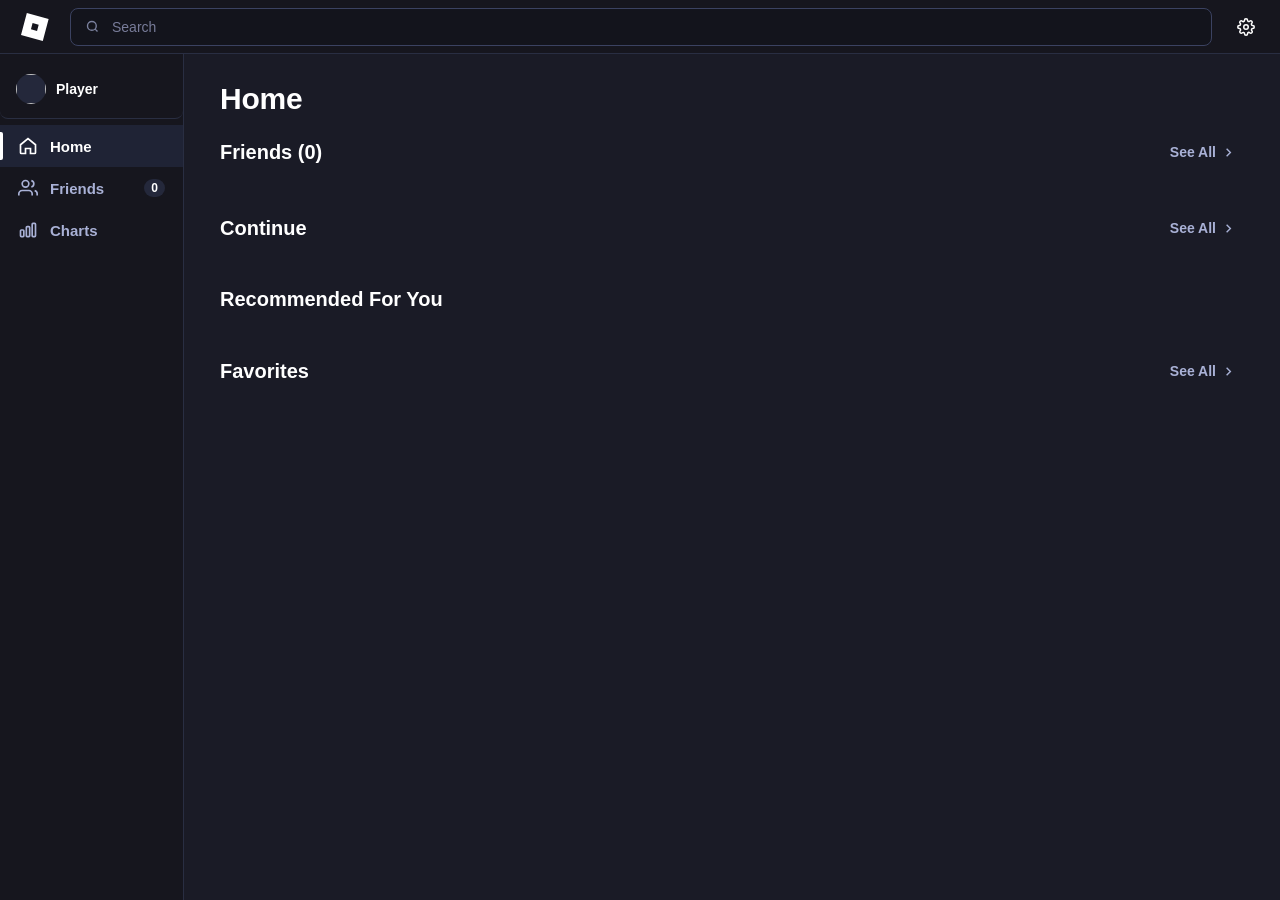
==== commit ed6c67bf: "Preload Wasm, UI bundle, engine scripts, and connect endpoints before game join" ====
--- a/public/index.html
+++ b/public/index.html
@@ -11,6 +11,12 @@
   </script>
   <link rel="preconnect" href="https://thumbnails.roblox.com">
   <link rel="preconnect" href="https://apis.roblox.com">
+  <link rel="preconnect" href="https://gamejoin.roblox.com">
+  <link rel="preconnect" href="https://clientsettingscdn.roblox.com">
+  <link rel="preload" href="/engine/WebClient.wasm" as="fetch" crossorigin="anonymous">
+  <link rel="preload" href="/engine/WebClient.metadata.json" as="fetch" crossorigin="anonymous">
+  <link rel="preload" href="/api/engine/ui-bundle" as="fetch" crossorigin="anonymous">
+  <link rel="preload" href="/engine/WasmPlayer.js" as="script">
   <link rel="icon" type="image/svg+xml" href="/roblox-icon.svg">
   <link rel="icon" type="image/png" sizes="32x32" href="/roblox-icon-32.png">
   <link rel="icon" type="image/png" sizes="16x16" href="/roblox-icon-16.png">
@@ -1760,13 +1766,13 @@
   <div id="server" style="display:none"></div>
   <div id="proxyenabled" style="display:none"></div>
 
-  <script src="/boot.js?v=20261106v2"></script>
-  <script src="/abi.js?v=20261106v2"></script>
-  <script src="/rbx-net.js?v=20261106v2"></script>
-  <script src="/rupp.js?v=20261106v2"></script>
-  <script src="/ring.js?v=20261106v2"></script>
-  <script src="/auth.js?v=20261106v2"></script>
-  <script src="/app.js?v=20261106v2"></script>
+  <script src="/boot.js?v=20261105v1"></script>
+  <script src="/abi.js?v=20261105v1"></script>
+  <script src="/rbx-net.js?v=20261105v1"></script>
+  <script src="/rupp.js?v=20261105v1"></script>
+  <script src="/ring.js?v=20261105v1"></script>
+  <script src="/auth.js?v=20261105v1"></script>
+  <script src="/app.js?v=20261105v1"></script>
   <!-- Settings Modal Dialog -->
   <div id="rbx-settings-overlay" class="rbx-modal-overlay">
     <div class="rbx-settings-dialog">
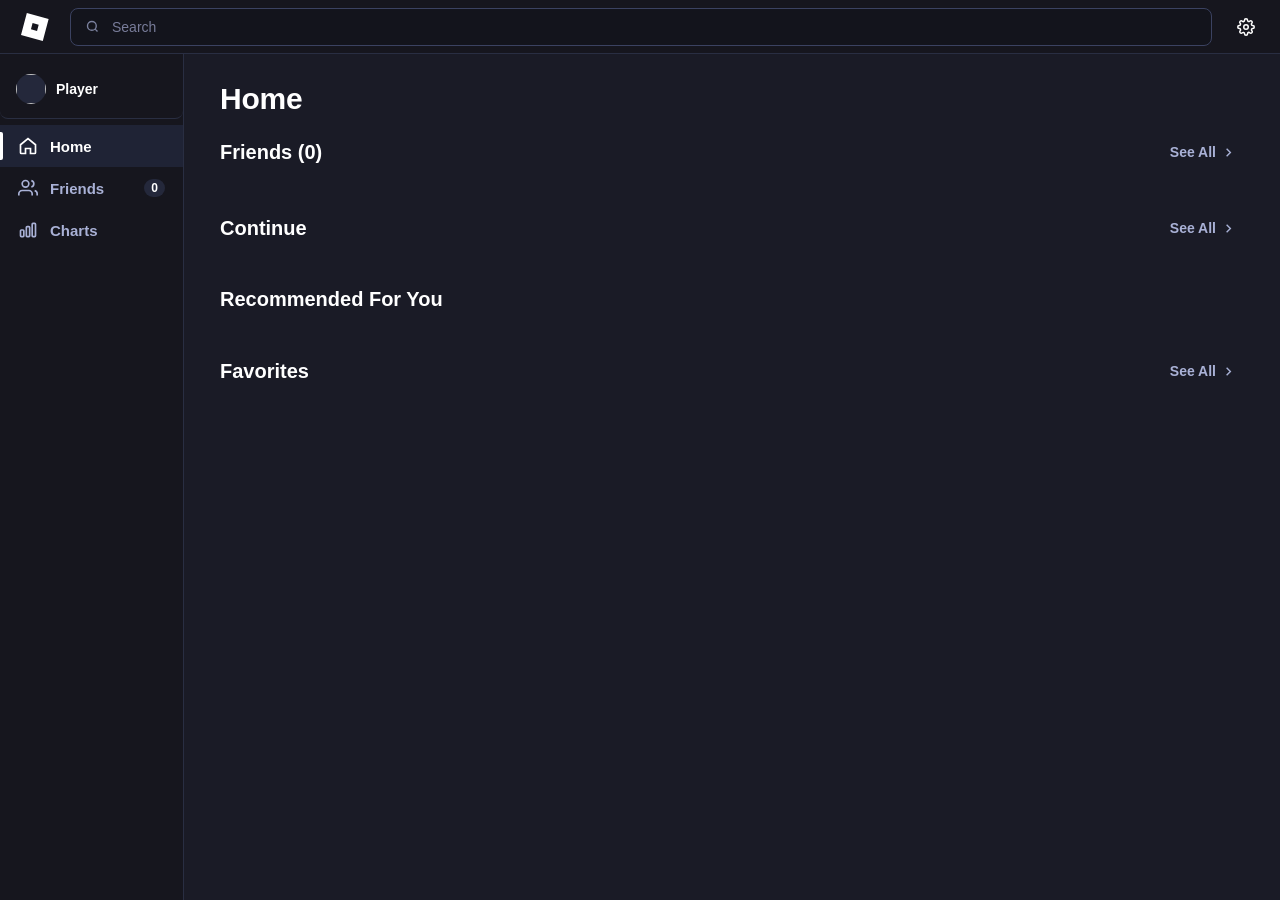
==== commit 341d093c: "Auto default to Tokyo Night theme and capitalize Waved branding" ====
--- a/public/index.html
+++ b/public/index.html
@@ -5,9 +5,15 @@
   <meta charset="utf-8">
   <script>
     try {
-      var t = localStorage.getItem("weblox_theme") || "tokyo-night";
+      var t = localStorage.getItem("weblox_theme");
+      if (!t || t === "dark") {
+        t = "tokyo-night";
+        localStorage.setItem("weblox_theme", "tokyo-night");
+      }
       document.documentElement.setAttribute("data-theme", t);
-    } catch (e) {}
+    } catch (e) {
+      document.documentElement.setAttribute("data-theme", "tokyo-night");
+    }
   </script>
   <link rel="preconnect" href="https://thumbnails.roblox.com">
   <link rel="preconnect" href="https://apis.roblox.com">
@@ -23,7 +29,7 @@
   <link rel="icon" type="image/x-icon" href="/favicon.ico">
   <link rel="apple-touch-icon" href="/roblox-icon.png">
   <link rel="stylesheet" href="/css/login.css">
-  <title>waved</title>
+  <title>Waved</title>
   <style>
     @font-face {
       font-family: "Builder Sans";
